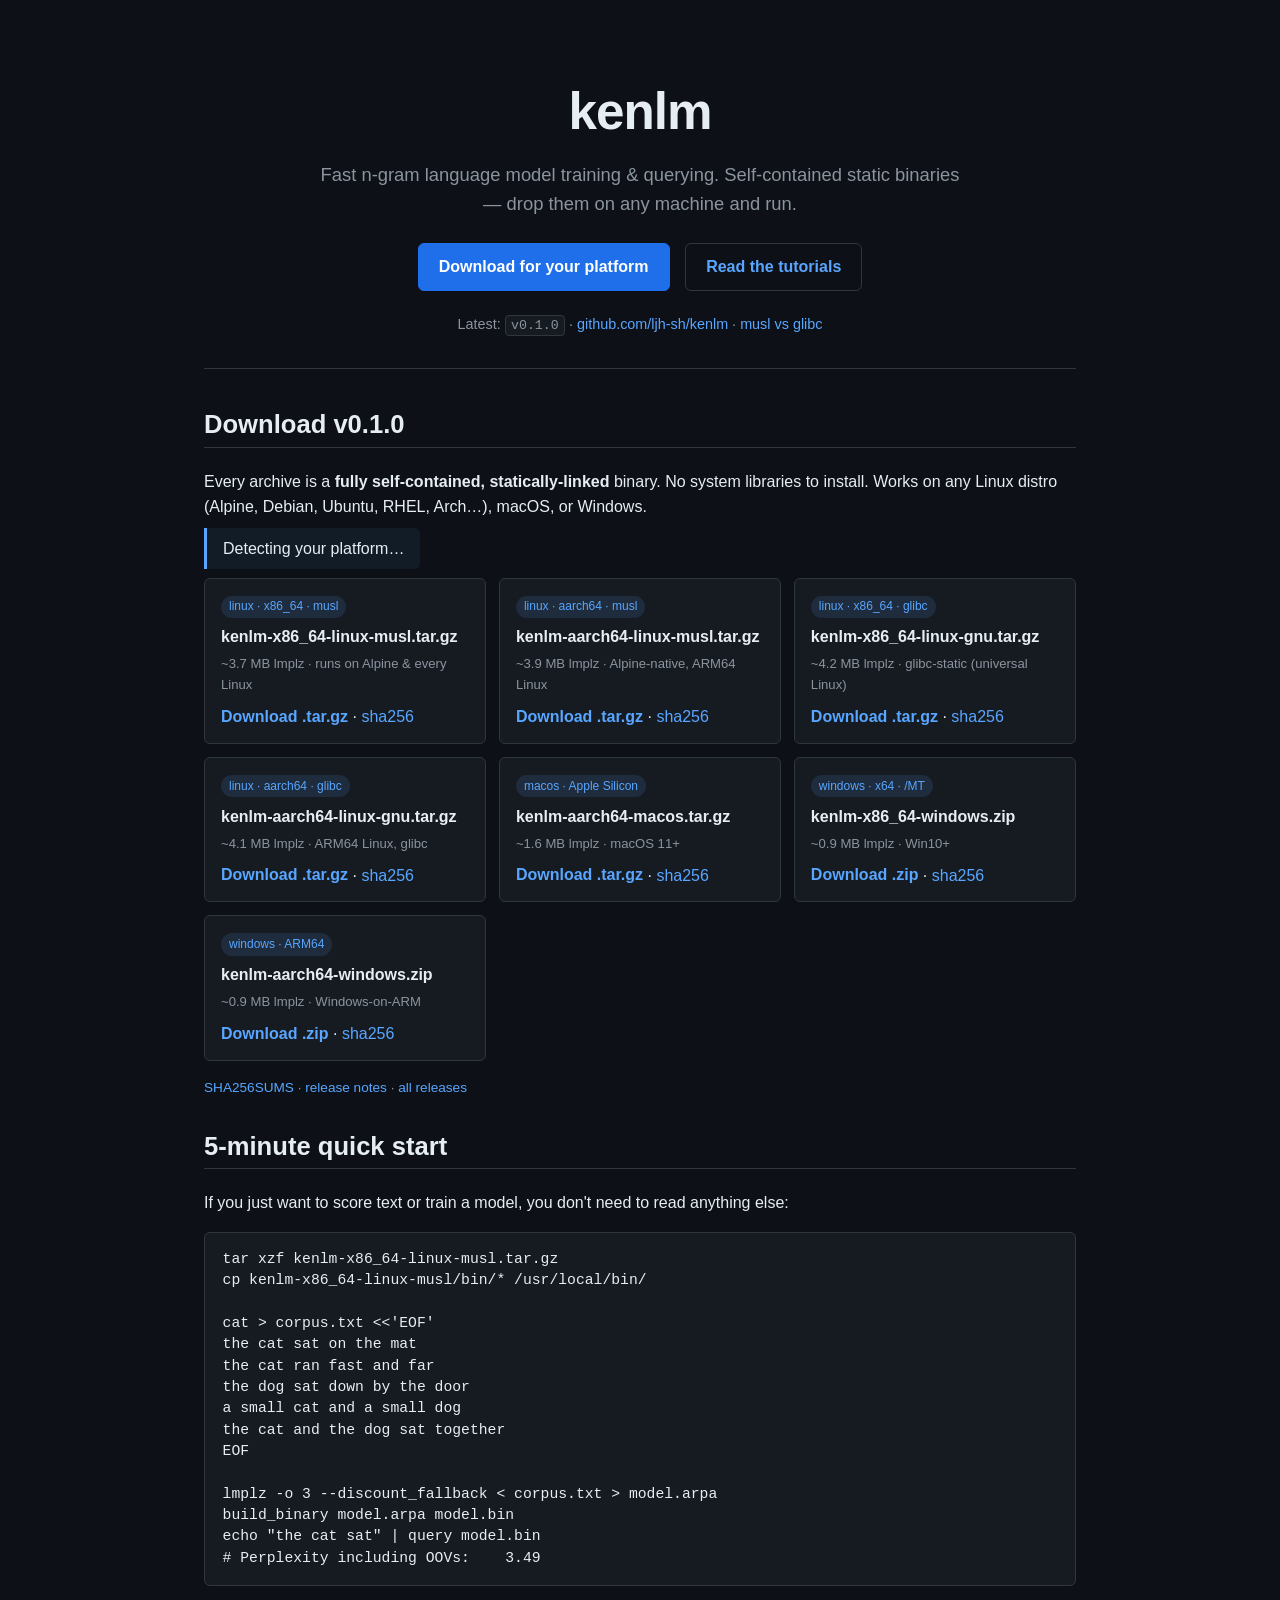
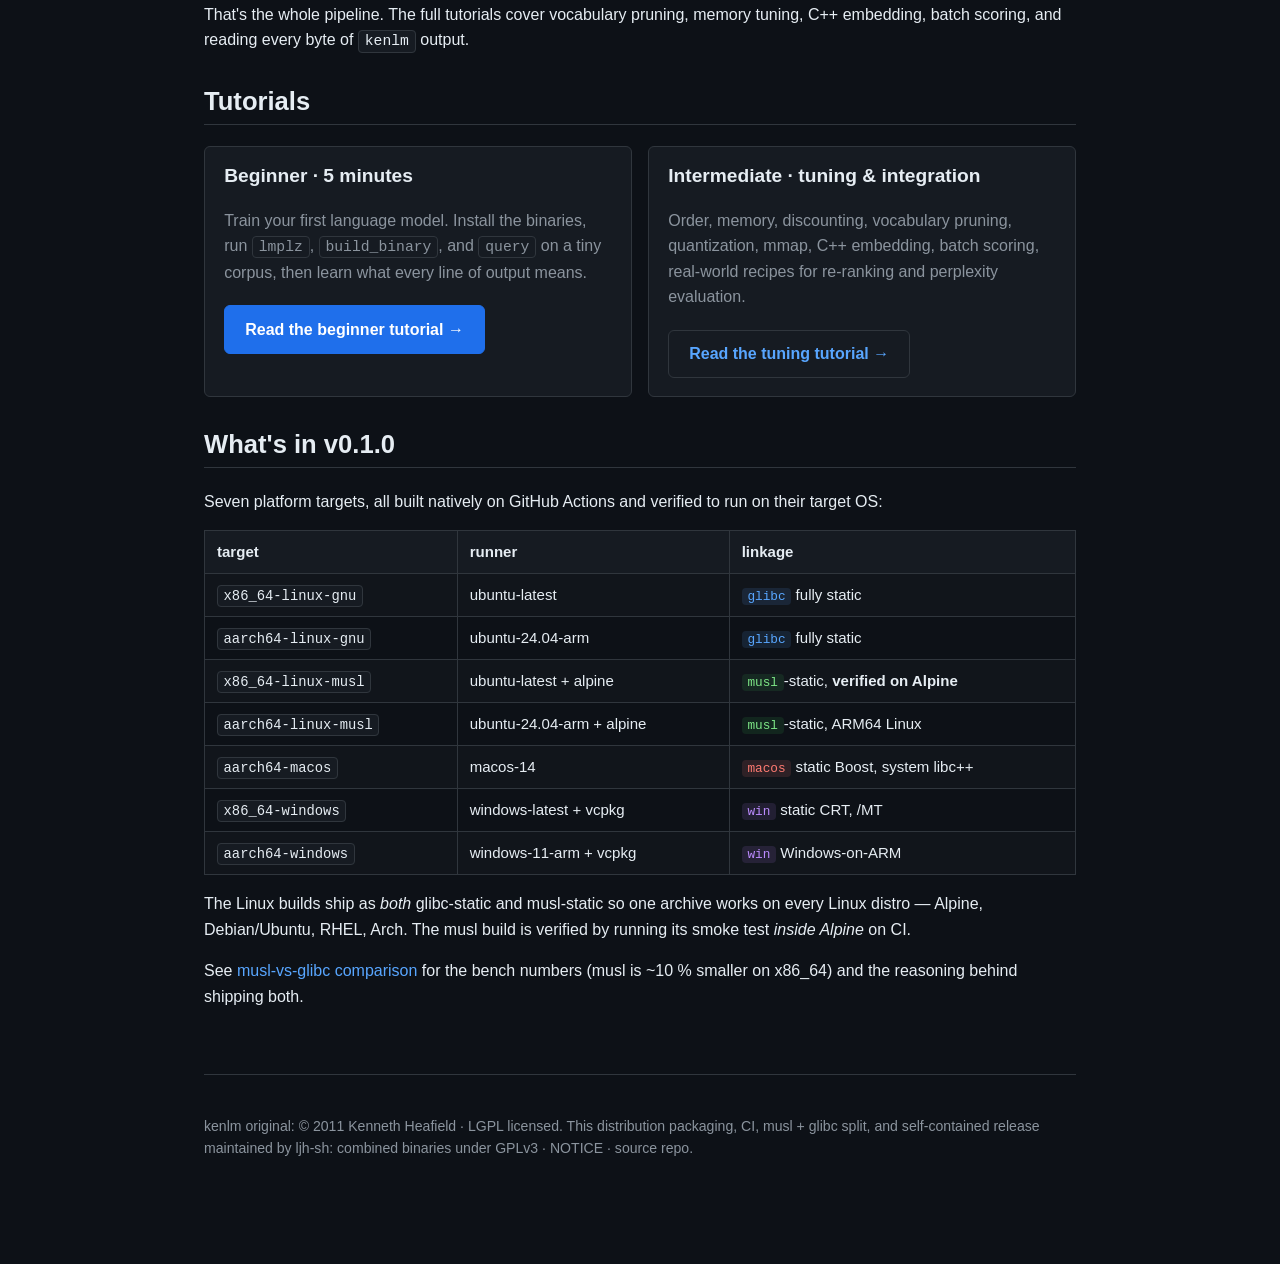
==== docs/index.html @ bca2d30f "docs(site): ljh-sh.github.io/kenlm — landing + 2 tutorials + musl-vs-glibc page - docs/styles.css: s" ====
<!DOCTYPE html>
<html lang="en">
<head>
<meta charset="utf-8">
<meta name="viewport" content="width=device-width,initial-scale=1">
<title>kenlm — self-contained multi-platform n-gram language model tools</title>
<meta name="description" content="kenlm: fast, memory-efficient n-gram language model training and querying. Self-contained static binaries for Linux (musl/glibc), macOS, Windows.">
<link rel="stylesheet" href="styles.css">
</head>
<body>

<main class="wrap">

<a href="#main" class="skip">Skip to content</a>

<section class="hero">
    <h1>kenlm</h1>
    <p class="tagline">Fast n-gram language model training &amp; querying.
    Self-contained static binaries — drop them on any machine and run.</p>
    <p>
        <a class="cta" href="#download" id="cta-main">Download for your platform</a>
        <a class="cta secondary" href="#tutorials">Read the tutorials</a>
    </p>
    <p class="meta">
        Latest: <code>v0.1.0</code> &middot;
        <a href="https://github.com/ljh-sh/kenlm">github.com/ljh-sh/kenlm</a> &middot;
        <a href="musl-vs-glibc.html">musl vs glibc</a>
    </p>
</section>

<section id="download">
    <h2>Download v0.1.0</h2>
    <p>Every archive is a <b>fully self-contained, statically-linked</b> binary.
    No system libraries to install. Works on any Linux distro (Alpine,
    Debian, Ubuntu, RHEL, Arch…), macOS, or Windows.</p>
    <p><span id="detect-line" class="callout">Detecting your platform…</span></p>

    <div class="platforms" id="platforms">
        <div class="platform" data-target="x86_64-linux-musl">
            <span class="badge">linux · x86_64 · musl</span>
            <div class="name">kenlm-x86_64-linux-musl.tar.gz</div>
            <div class="hint">~3.7 MB lmplz · runs on Alpine &amp; every Linux</div>
            <a class="download" href="https://github.com/ljh-sh/kenlm/releases/download/v0.1.0/kenlm-x86_64-linux-musl.tar.gz">Download .tar.gz</a> &middot;
            <a href="https://github.com/ljh-sh/kenlm/releases/download/v0.1.0/kenlm-x86_64-linux-musl.tar.gz.sha256">sha256</a>
        </div>
        <div class="platform" data-target="aarch64-linux-musl">
            <span class="badge">linux · aarch64 · musl</span>
            <div class="name">kenlm-aarch64-linux-musl.tar.gz</div>
            <div class="hint">~3.9 MB lmplz · Alpine-native, ARM64 Linux</div>
            <a class="download" href="https://github.com/ljh-sh/kenlm/releases/download/v0.1.0/kenlm-aarch64-linux-musl.tar.gz">Download .tar.gz</a> &middot;
            <a href="https://github.com/ljh-sh/kenlm/releases/download/v0.1.0/kenlm-aarch64-linux-musl.tar.gz.sha256">sha256</a>
        </div>
        <div class="platform" data-target="x86_64-linux-gnu">
            <span class="badge">linux · x86_64 · glibc</span>
            <div class="name">kenlm-x86_64-linux-gnu.tar.gz</div>
            <div class="hint">~4.2 MB lmplz · glibc-static (universal Linux)</div>
            <a class="download" href="https://github.com/ljh-sh/kenlm/releases/download/v0.1.0/kenlm-x86_64-linux-gnu.tar.gz">Download .tar.gz</a> &middot;
            <a href="https://github.com/ljh-sh/kenlm/releases/download/v0.1.0/kenlm-x86_64-linux-gnu.tar.gz.sha256">sha256</a>
        </div>
        <div class="platform" data-target="aarch64-linux-gnu">
            <span class="badge">linux · aarch64 · glibc</span>
            <div class="name">kenlm-aarch64-linux-gnu.tar.gz</div>
            <div class="hint">~4.1 MB lmplz · ARM64 Linux, glibc</div>
            <a class="download" href="https://github.com/ljh-sh/kenlm/releases/download/v0.1.0/kenlm-aarch64-linux-gnu.tar.gz">Download .tar.gz</a> &middot;
            <a href="https://github.com/ljh-sh/kenlm/releases/download/v0.1.0/kenlm-aarch64-linux-gnu.tar.gz.sha256">sha256</a>
        </div>
        <div class="platform" data-target="aarch64-macos">
            <span class="badge">macos · Apple Silicon</span>
            <div class="name">kenlm-aarch64-macos.tar.gz</div>
            <div class="hint">~1.6 MB lmplz · macOS 11+</div>
            <a class="download" href="https://github.com/ljh-sh/kenlm/releases/download/v0.1.0/kenlm-aarch64-macos.tar.gz">Download .tar.gz</a> &middot;
            <a href="https://github.com/ljh-sh/kenlm/releases/download/v0.1.0/kenlm-aarch64-macos.tar.gz.sha256">sha256</a>
        </div>
        <div class="platform" data-target="x86_64-windows">
            <span class="badge">windows · x64 · /MT</span>
            <div class="name">kenlm-x86_64-windows.zip</div>
            <div class="hint">~0.9 MB lmplz · Win10+</div>
            <a class="download" href="https://github.com/ljh-sh/kenlm/releases/download/v0.1.0/kenlm-x86_64-windows.zip">Download .zip</a> &middot;
            <a href="https://github.com/ljh-sh/kenlm/releases/download/v0.1.0/kenlm-x86_64-windows.zip.sha256">sha256</a>
        </div>
        <div class="platform" data-target="aarch64-windows">
            <span class="badge">windows · ARM64</span>
            <div class="name">kenlm-aarch64-windows.zip</div>
            <div class="hint">~0.9 MB lmplz · Windows-on-ARM</div>
            <a class="download" href="https://github.com/ljh-sh/kenlm/releases/download/v0.1.0/kenlm-aarch64-windows.zip">Download .zip</a> &middot;
            <a href="https://github.com/ljh-sh/kenlm/releases/download/v0.1.0/kenlm-aarch64-windows.zip.sha256">sha256</a>
        </div>
    </div>
    <p style="font-size: 0.85em; color: var(--fg-muted)">
        <a href="https://github.com/ljh-sh/kenlm/releases/download/v0.1.0/SHA256SUMS">SHA256SUMS</a> &middot;
        <a href="https://github.com/ljh-sh/kenlm/releases/tag/v0.1.0">release notes</a> &middot;
        <a href="https://github.com/ljh-sh/kenlm">all releases</a>
    </p>
</section>

<section id="quick">
    <h2>5-minute quick start</h2>
    <p>If you just want to score text or train a model, you don't need
    to read anything else:</p>
<pre><code>tar xzf kenlm-x86_64-linux-musl.tar.gz
cp kenlm-x86_64-linux-musl/bin/* /usr/local/bin/

cat &gt; corpus.txt &lt;&lt;'EOF'
the cat sat on the mat
the cat ran fast and far
the dog sat down by the door
a small cat and a small dog
the cat and the dog sat together
EOF

lmplz -o 3 --discount_fallback &lt; corpus.txt &gt; model.arpa
build_binary model.arpa model.bin
echo "the cat sat" | query model.bin
# Perplexity including OOVs:	3.49</code></pre>
    <p>That's the whole pipeline. The full tutorials cover vocabulary
    pruning, memory tuning, C++ embedding, batch scoring, and reading
    every byte of <code>kenlm</code> output.</p>
</section>

<section id="tutorials">
    <h2>Tutorials</h2>
    <div class="cards">

        <div class="card">
            <h3>Beginner · 5 minutes</h3>
            <p>Train your first language model. Install the binaries, run
            <code>lmplz</code>, <code>build_binary</code>, and <code>query</code>
            on a tiny corpus, then learn what every line of output means.</p>
            <a class="cta" href="tutorial.html">Read the beginner tutorial →</a>
        </div>

        <div class="card">
            <h3>Intermediate · tuning &amp; integration</h3>
            <p>Order, memory, discounting, vocabulary pruning, quantization,
            mmap, C++ embedding, batch scoring, real-world recipes for
            re-ranking and perplexity evaluation.</p>
            <a class="cta secondary" href="tuning-and-using.html">Read the tuning tutorial →</a>
        </div>

    </div>
</section>

<section id="releases">
    <h2>What's in v0.1.0</h2>
    <p>Seven platform targets, all built natively on GitHub Actions
    and verified to run on their target OS:</p>
    <table>
        <tr><th>target</th><th>runner</th><th>linkage</th></tr>
        <tr><td><code>x86_64-linux-gnu</code></td><td>ubuntu-latest</td><td><span class="b b-gnu">glibc</span> fully static</td></tr>
        <tr><td><code>aarch64-linux-gnu</code></td><td>ubuntu-24.04-arm</td><td><span class="b b-gnu">glibc</span> fully static</td></tr>
        <tr><td><code>x86_64-linux-musl</code></td><td>ubuntu-latest + alpine</td><td><span class="b b-musl">musl</span>-static, <b>verified on Alpine</b></td></tr>
        <tr><td><code>aarch64-linux-musl</code></td><td>ubuntu-24.04-arm + alpine</td><td><span class="b b-musl">musl</span>-static, ARM64 Linux</td></tr>
        <tr><td><code>aarch64-macos</code></td><td>macos-14</td><td><span class="b b-macos">macos</span> static Boost, system libc++</td></tr>
        <tr><td><code>x86_64-windows</code></td><td>windows-latest + vcpkg</td><td><span class="b b-win">win</span> static CRT, /MT</td></tr>
        <tr><td><code>aarch64-windows</code></td><td>windows-11-arm + vcpkg</td><td><span class="b b-win">win</span> Windows-on-ARM</td></tr>
    </table>
    <p>The Linux builds ship as <i>both</i> glibc-static and musl-static so
    one archive works on every Linux distro — Alpine, Debian/Ubuntu, RHEL,
    Arch. The musl build is verified by running its smoke test <i>inside
    Alpine</i> on CI.</p>
    <p>See <a href="musl-vs-glibc.html">musl-vs-glibc comparison</a> for the
    bench numbers (musl is ~10&nbsp;% smaller on x86_64) and the reasoning
    behind shipping both.</p>
</section>

<footer>
<p>
    kenlm original: © 2011 Kenneth Heafield &middot;
    LGPL licensed.
    This distribution packaging, CI, musl + glibc split, and self-contained
    release maintained by <a href="https://github.com/ljh-sh">ljh-sh</a>:
    combined binaries under
    <a href="https://www.gnu.org/licenses/gpl-3.0.html">GPLv3</a> &middot;
    <a href="https://github.com/ljh-sh/kenlm/blob/main/NOTICE.md">NOTICE</a> &middot;
    <a href="https://github.com/ljh-sh/kenlm">source repo</a>.
</p>
</footer>

</main>

<script src="platform.js"></script>
</body>
</html>
---- docs/styles.css ----
/* kenlm site — clean dark theme, monospace-friendly, responsive */
:root {
    --bg: #0d1117;
    --bg-elevated: #161b22;
    --border: #30363d;
    --fg: #e6edf3;
    --fg-muted: #8b949e;
    --accent: #58a6ff;
    --accent-strong: #1f6feb;
    --maxw: 920px;
    --radius: 6px;
    --mono: ui-monospace, SFMono-Regular, "SF Mono", Menlo, Consolas, "Liberation Mono", monospace;
    --sans: -apple-system, BlinkMacSystemFont, "Segoe UI", Helvetica, Arial, sans-serif;
}

* { box-sizing: border-box; }

html { scroll-behavior: smooth; }

body {
    margin: 0;
    background: var(--bg);
    color: var(--fg);
    font-family: var(--sans);
    line-height: 1.6;
    font-size: 16px;
}

.wrap {
    max-width: var(--maxw);
    margin: 0 auto;
    padding: 2rem 1.5rem 4rem;
}

a {
    color: var(--accent);
    text-decoration: none;
}
a:hover { text-decoration: underline; }

/* ─── typography ─── */
h1, h2, h3, h4 { line-height: 1.25; margin-top: 2rem; }
h1 { font-size: 2.4rem; margin-top: 0; border-bottom: 1px solid var(--border); padding-bottom: .5rem; }
h2 { font-size: 1.6rem; border-bottom: 1px solid var(--border); padding-bottom: .35rem; }
h3 { font-size: 1.2rem; }
.kicker { color: var(--fg-muted); margin: -0.5rem 0 1rem; }

p, ul, ol, table { margin: 1rem 0; }
ul, ol { padding-left: 1.5rem; }
li { margin: .3rem 0; }

/* ─── code ─── */
code, pre { font-family: var(--mono); font-size: 0.92em; }
code {
    background: var(--bg-elevated);
    padding: 0.15em 0.4em;
    border-radius: 4px;
    border: 1px solid var(--border);
}
pre {
    background: var(--bg-elevated);
    padding: 1rem 1.1rem;
    border-radius: var(--radius);
    overflow-x: auto;
    border: 1px solid var(--border);
    line-height: 1.45;
}
pre code {
    background: transparent;
    padding: 0;
    border: 0;
    font-size: 1em;
}

/* ─── tables ─── */
table {
    width: 100%;
    border-collapse: collapse;
    margin: 1rem 0;
    font-size: 0.94em;
}
th, td {
    border: 1px solid var(--border);
    padding: .55rem .75rem;
    text-align: left;
    vertical-align: top;
}
th { background: var(--bg-elevated); font-weight: 600; }
tbody tr:nth-child(even) { background: rgba(255,255,255,.015); }

/* ─── header / nav ─── */
header.page {
    padding: 1.25rem 0 0.5rem;
    border-bottom: 1px solid var(--border);
}
.crumbs {
    font-size: 0.9em;
    color: var(--fg-muted);
    margin-bottom: 0.5rem;
}
.crumbs a { color: var(--fg-muted); }
.toc {
    background: var(--bg-elevated);
    border: 1px solid var(--border);
    border-radius: var(--radius);
    padding: 0.5rem 1.25rem;
    margin: 1rem 0 2rem;
    font-size: 0.95em;
}
.toc h2 { font-size: 1rem; margin: 0.5rem 0 0.25rem; border: 0; padding: 0; }
.toc ol { margin: 0; padding-left: 1.25rem; columns: 2; }
.toc li { break-inside: avoid; }

/* ─── landing-page hero ─── */
.hero {
    text-align: center;
    padding: 3rem 1rem 2rem;
    border-bottom: 1px solid var(--border);
    margin-bottom: 2.5rem;
}
.hero h1 {
    font-size: 3.2rem;
    border: 0;
    padding: 0;
    margin: 0;
    letter-spacing: -0.02em;
}
.hero .tagline {
    color: var(--fg-muted);
    font-size: 1.15rem;
    max-width: 640px;
    margin: 1rem auto 1.5rem;
}
.hero .meta {
    font-size: 0.9rem;
    color: var(--fg-muted);
    margin-bottom: 0;
}
.hero .meta code {
    background: var(--bg-elevated);
    border: 1px solid var(--border);
}

.cta {
    display: inline-block;
    padding: 0.65rem 1.25rem;
    border-radius: var(--radius);
    background: var(--accent-strong);
    color: white !important;
    font-weight: 600;
    border: 1px solid var(--accent-strong);
    margin: 0 .35rem .35rem;
}
.cta:hover { background: #1858bf; text-decoration: none; }
.cta.secondary {
    background: transparent;
    color: var(--accent) !important;
    border-color: var(--border);
}

/* ─── download grid ─── */
.platforms {
    display: grid;
    gap: .8rem;
    grid-template-columns: repeat(auto-fit, minmax(220px, 1fr));
    margin: 1rem 0 0.5rem;
}
.platform {
    padding: .85rem 1rem;
    border: 1px solid var(--border);
    border-radius: var(--radius);
    background: var(--bg-elevated);
    transition: border-color .15s, transform .15s;
}
.platform:hover { border-color: var(--accent); }
.platform.highlight {
    border-color: var(--accent);
    box-shadow: 0 0 0 1px var(--accent);
}
.platform .badge {
    display: inline-block;
    font-size: 0.75rem;
    color: var(--accent);
    background: rgba(88,166,255,0.12);
    padding: 0.1rem 0.5rem;
    border-radius: 999px;
    margin-bottom: 0.4rem;
}
.platform .name {
    font-weight: 600;
    margin-bottom: 0.2rem;
}
.platform .hint {
    color: var(--fg-muted);
    font-size: 0.82rem;
}
.platform a.download {
    display: inline-block;
    margin-top: 0.55rem;
    font-weight: 600;
}

/* ─── cards for the "what is kenlm / tutorials" grid ─── */
.cards {
    display: grid;
    gap: 1rem;
    grid-template-columns: repeat(auto-fit, minmax(260px, 1fr));
    margin: 1.25rem 0;
}
.card {
    border: 1px solid var(--border);
    border-radius: var(--radius);
    padding: 1.1rem 1.2rem;
    background: var(--bg-elevated);
}
.card h3 { margin-top: 0; }
.card p { margin: 0.5rem 0 0.75rem; color: var(--fg-muted); }
.card .cta { margin: 0.5rem 0 0; }

/* ─── badges in tables ─── */
.b { font-family: var(--mono); font-size: 0.85em; padding: .1em .45em; border-radius: 4px; }
.b-musl { background: rgba(63,185,80,0.12); color: #7ee787; }
.b-gnu { background: rgba(88,166,255,0.12); color: var(--accent); }
.b-macos { background: rgba(255,123,114,0.12); color: #ff7b72; }
.b-win { background: rgba(187,128,255,0.12); color: #bc8cff; }

/* ─── footer ─── */
footer {
    border-top: 1px solid var(--border);
    margin-top: 4rem;
    padding: 1.5rem 0;
    color: var(--fg-muted);
    font-size: 0.88rem;
}
footer a { color: var(--fg-muted); }
footer a:hover { color: var(--accent); }

/* ─── responsive ─── */
@media (max-width: 600px) {
    .hero h1 { font-size: 2.4rem; }
    .toc ol { columns: 1; }
}

/* ─── callout ─── */
.callout {
    background: rgba(88,166,255,0.07);
    border-left: 3px solid var(--accent);
    padding: .75rem 1rem;
    margin: 1.25rem 0;
    border-radius: 0 var(--radius) var(--radius) 0;
}
.callout p:first-child { margin-top: 0; }
.callout p:last-child { margin-bottom: 0; }

/* skip-to-main for accessibility (a11y) */
.skip {
    position: absolute; left: -9999px;
}
.skip:focus { left: 1rem; top: 1rem; background: var(--accent); color: white; padding: .4rem .6rem; border-radius: 4px; z-index: 100; }
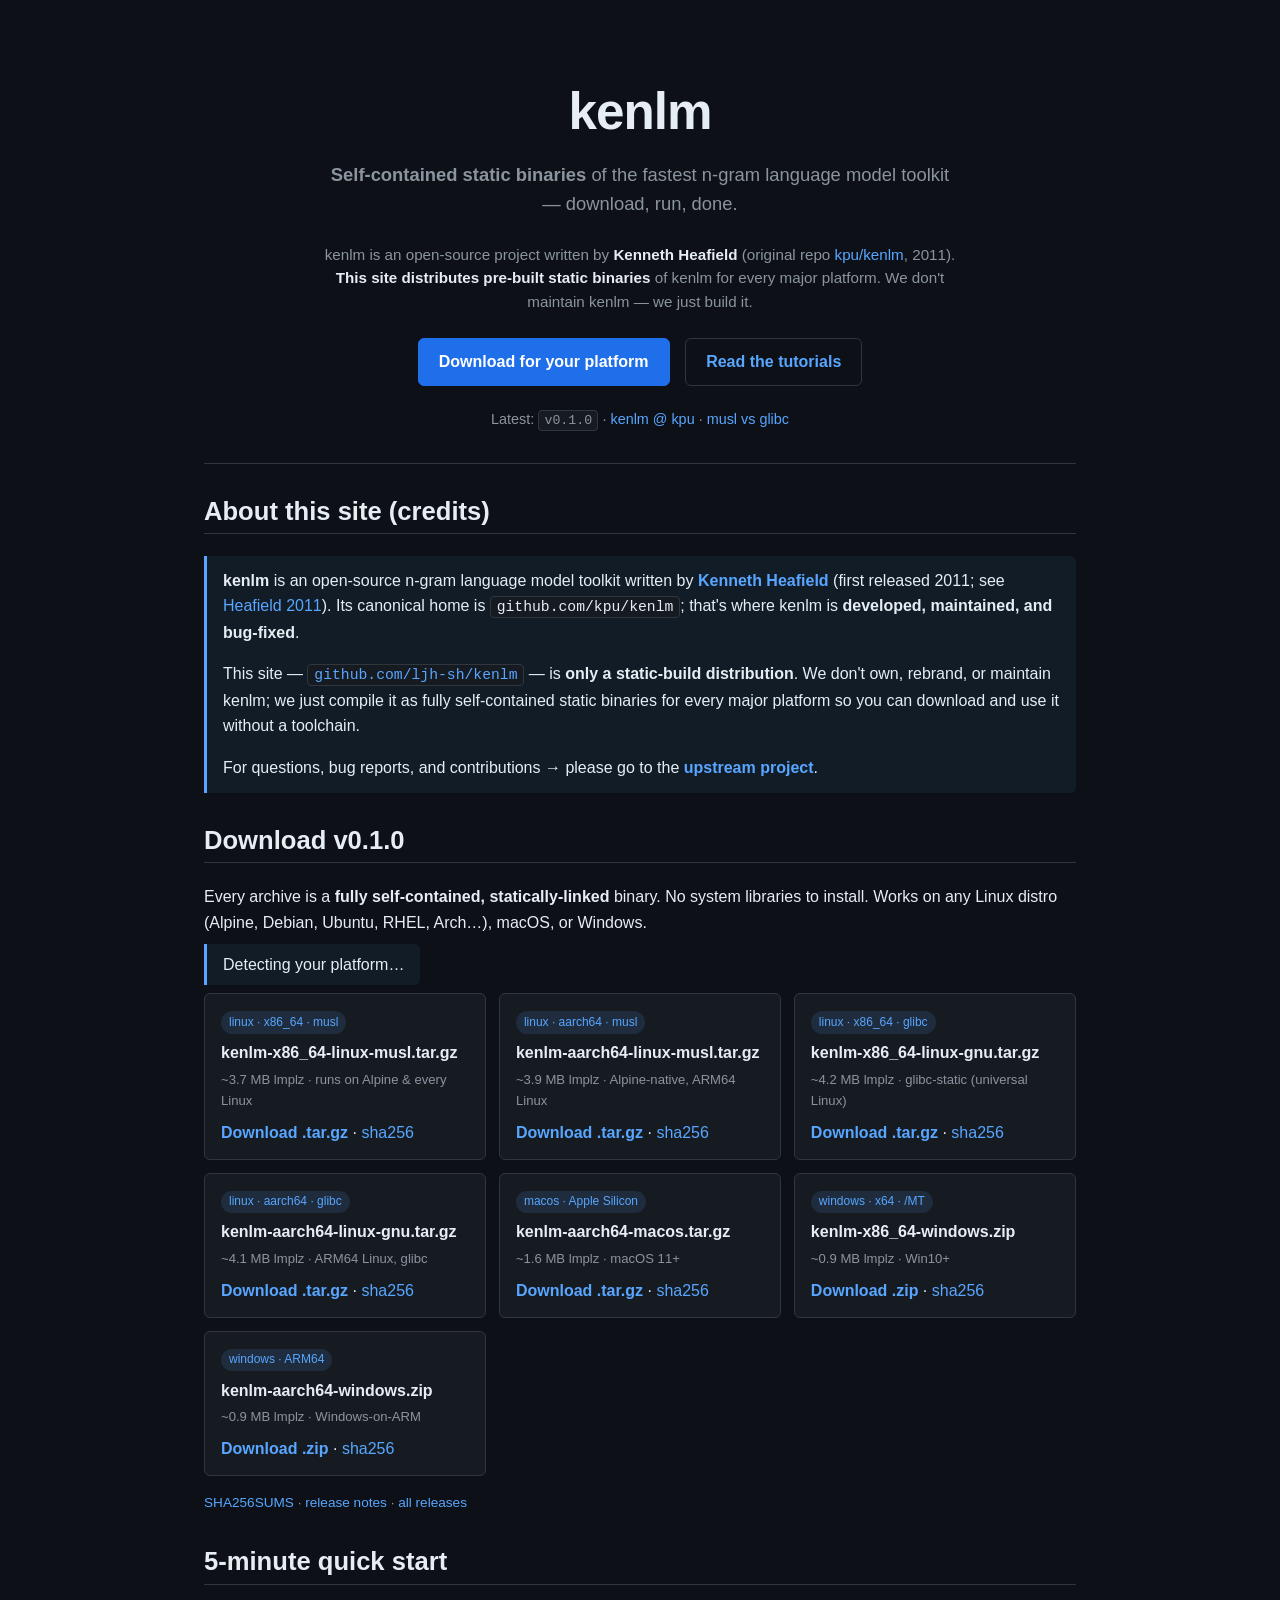
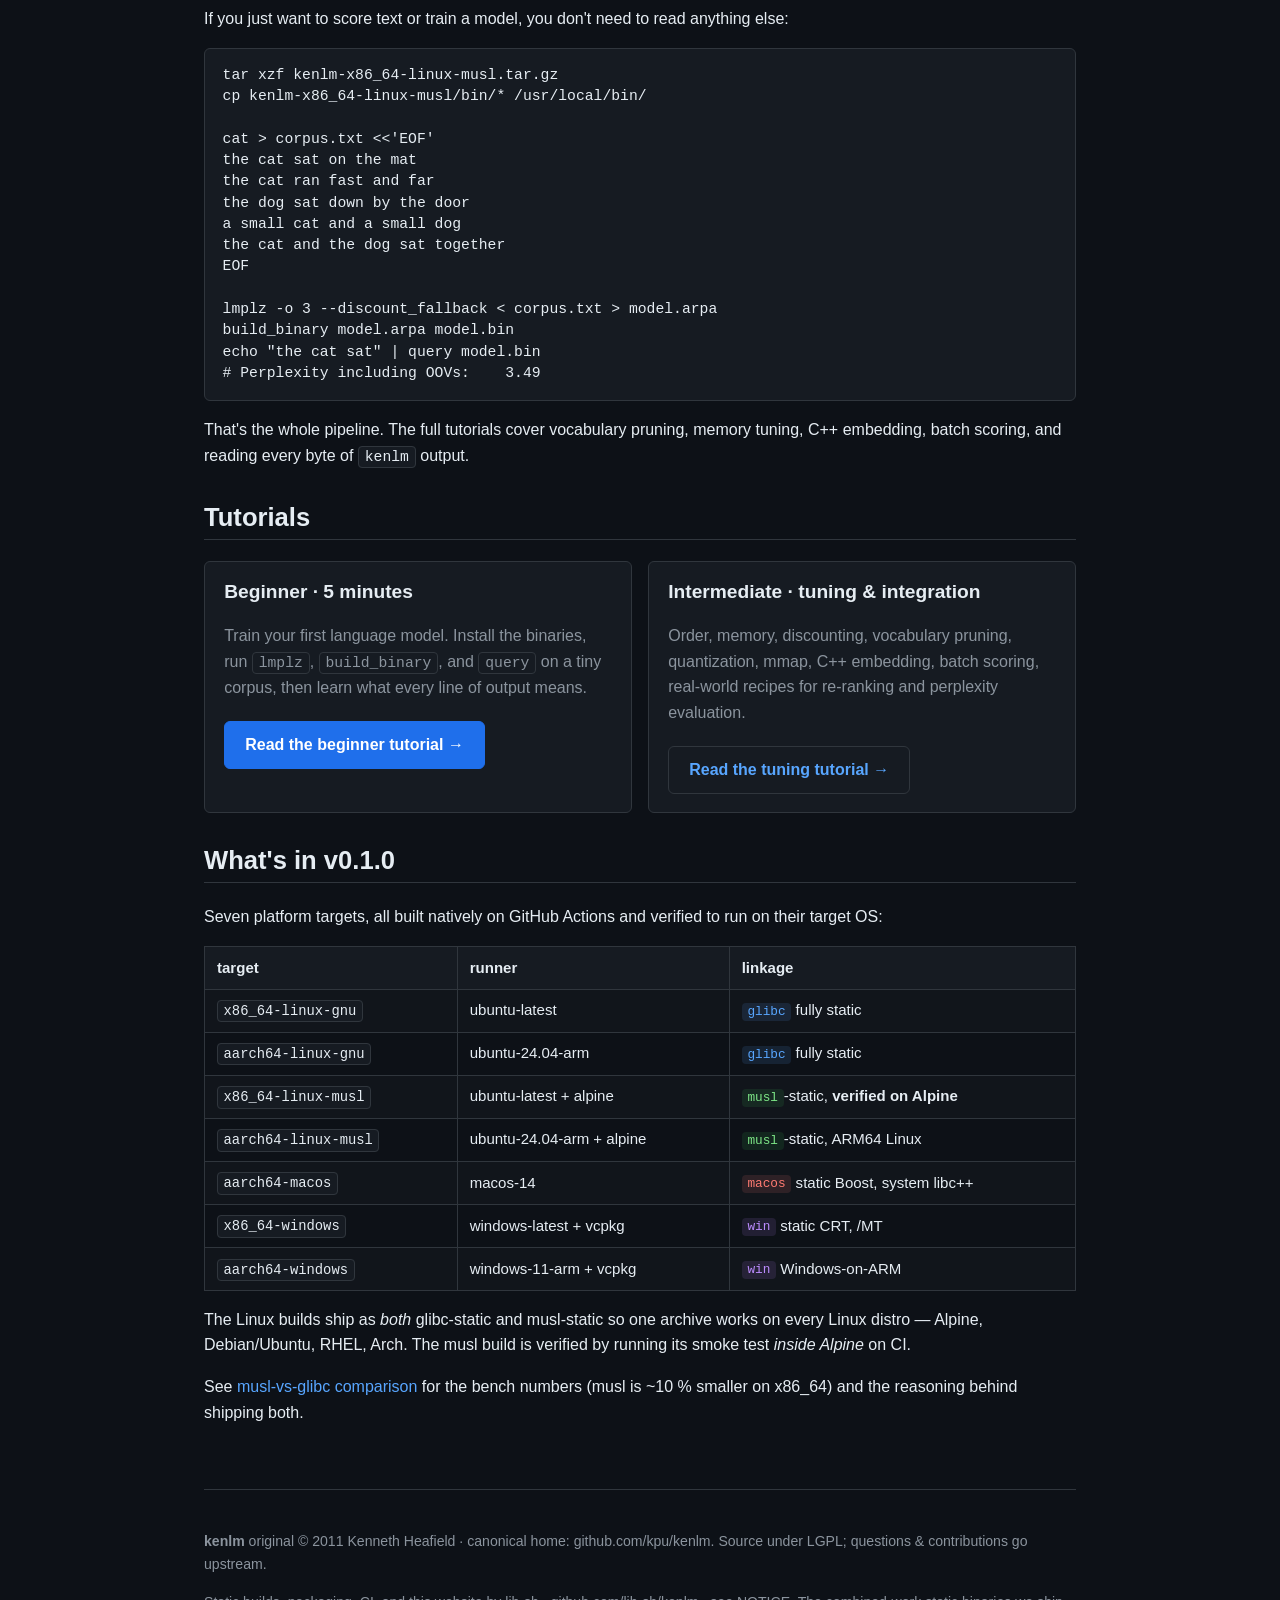
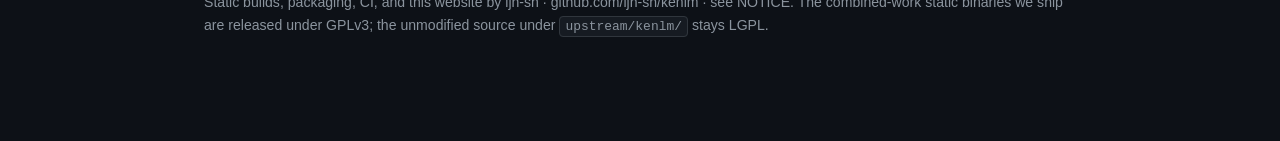
==== commit 1ee95cbe: "docs(site): make kenlm authorship unambiguous (credits Kenneth Heafield) The site's purpose is to di" ====
--- a/docs/index.html
+++ b/docs/index.html
@@ -15,17 +15,45 @@
 
 <section class="hero">
     <h1>kenlm</h1>
-    <p class="tagline">Fast n-gram language model training &amp; querying.
-    Self-contained static binaries — drop them on any machine and run.</p>
+    <p class="tagline"><b>Self-contained static binaries</b> of the fastest
+    n-gram language model toolkit — download, run, done.</p>
+    <p class="byline">
+        kenlm is an open-source project written by
+        <a href="https://github.com/kpu/kenlm"><b>Kenneth Heafield</b></a>
+        (original repo <a href="https://github.com/kpu/kenlm">kpu/kenlm</a>, 2011).
+        <b>This site distributes pre-built static binaries</b> of kenlm for
+        every major platform. We don't maintain kenlm &mdash; we just build it.
+    </p>
     <p>
         <a class="cta" href="#download" id="cta-main">Download for your platform</a>
         <a class="cta secondary" href="#tutorials">Read the tutorials</a>
     </p>
     <p class="meta">
         Latest: <code>v0.1.0</code> &middot;
-        <a href="https://github.com/ljh-sh/kenlm">github.com/ljh-sh/kenlm</a> &middot;
+        <a href="https://github.com/kpu/kenlm">kenlm @ kpu</a> &middot;
         <a href="musl-vs-glibc.html">musl vs glibc</a>
     </p>
+</section>
+
+<section id="about">
+    <h2>About this site (credits)</h2>
+    <div class="callout">
+        <p><b>kenlm</b> is an open-source n-gram language model toolkit written
+        by <a href="https://github.com/kpu/kenlm"><b>Kenneth Heafield</b></a>
+        (first released 2011; see
+        <a href="https://www.heafield.com/papers/heafield-thesis-compression.pdf">Heafield 2011</a>).
+        Its canonical home is <code>github.com/kpu/kenlm</code>; that's where
+        kenlm is <b>developed, maintained, and bug-fixed</b>.</p>
+        <p>This site &mdash;
+        <a href="https://github.com/ljh-sh/kenlm"><code>github.com/ljh-sh/kenlm</code></a>
+        &mdash; is <b>only a static-build distribution</b>. We don't own,
+        rebrand, or maintain kenlm; we just compile it as fully
+        self-contained static binaries for every major platform so you
+        can download and use it without a toolchain.</p>
+        <p>For questions, bug reports, and contributions &rarr;
+        please go to the
+        <a href="https://github.com/kpu/kenlm"><b>upstream project</b></a>.</p>
+    </div>
 </section>
 
 <section id="download">
@@ -165,14 +193,18 @@
 
 <footer>
 <p>
-    kenlm original: © 2011 Kenneth Heafield &middot;
-    LGPL licensed.
-    This distribution packaging, CI, musl + glibc split, and self-contained
-    release maintained by <a href="https://github.com/ljh-sh">ljh-sh</a>:
-    combined binaries under
-    <a href="https://www.gnu.org/licenses/gpl-3.0.html">GPLv3</a> &middot;
-    <a href="https://github.com/ljh-sh/kenlm/blob/main/NOTICE.md">NOTICE</a> &middot;
-    <a href="https://github.com/ljh-sh/kenlm">source repo</a>.
+    <b>kenlm</b> original &copy; 2011 <a href="https://github.com/kpu/kenlm">Kenneth Heafield</a>
+    &middot; canonical home: <a href="https://github.com/kpu/kenlm">github.com/kpu/kenlm</a>.
+    Source under LGPL; questions &amp; contributions go upstream.
+</p>
+<p>
+    Static builds, packaging, CI, and this website by
+    <a href="https://github.com/ljh-sh">ljh-sh</a>
+    &middot; <a href="https://github.com/ljh-sh/kenlm">github.com/ljh-sh/kenlm</a>
+    &middot; see <a href="https://github.com/ljh-sh/kenlm/blob/main/NOTICE.md">NOTICE</a>.
+    The combined-work static binaries we ship are released under
+    <a href="https://www.gnu.org/licenses/gpl-3.0.html">GPLv3</a>;
+    the unmodified source under <code>upstream/kenlm/</code> stays LGPL.
 </p>
 </footer>
 
--- a/docs/styles.css
+++ b/docs/styles.css
@@ -116,8 +116,16 @@
     text-align: center;
     padding: 3rem 1rem 2rem;
     border-bottom: 1px solid var(--border);
-    margin-bottom: 2.5rem;
-}
+    margin-bottom: 2rem;
+}
+.hero .byline {
+    color: var(--fg-muted);
+    font-size: 0.95rem;
+    max-width: 640px;
+    margin: 0.5rem auto 1.5rem;
+    line-height: 1.55;
+}
+.hero .byline b { color: var(--fg); }
 .hero h1 {
     font-size: 3.2rem;
     border: 0;
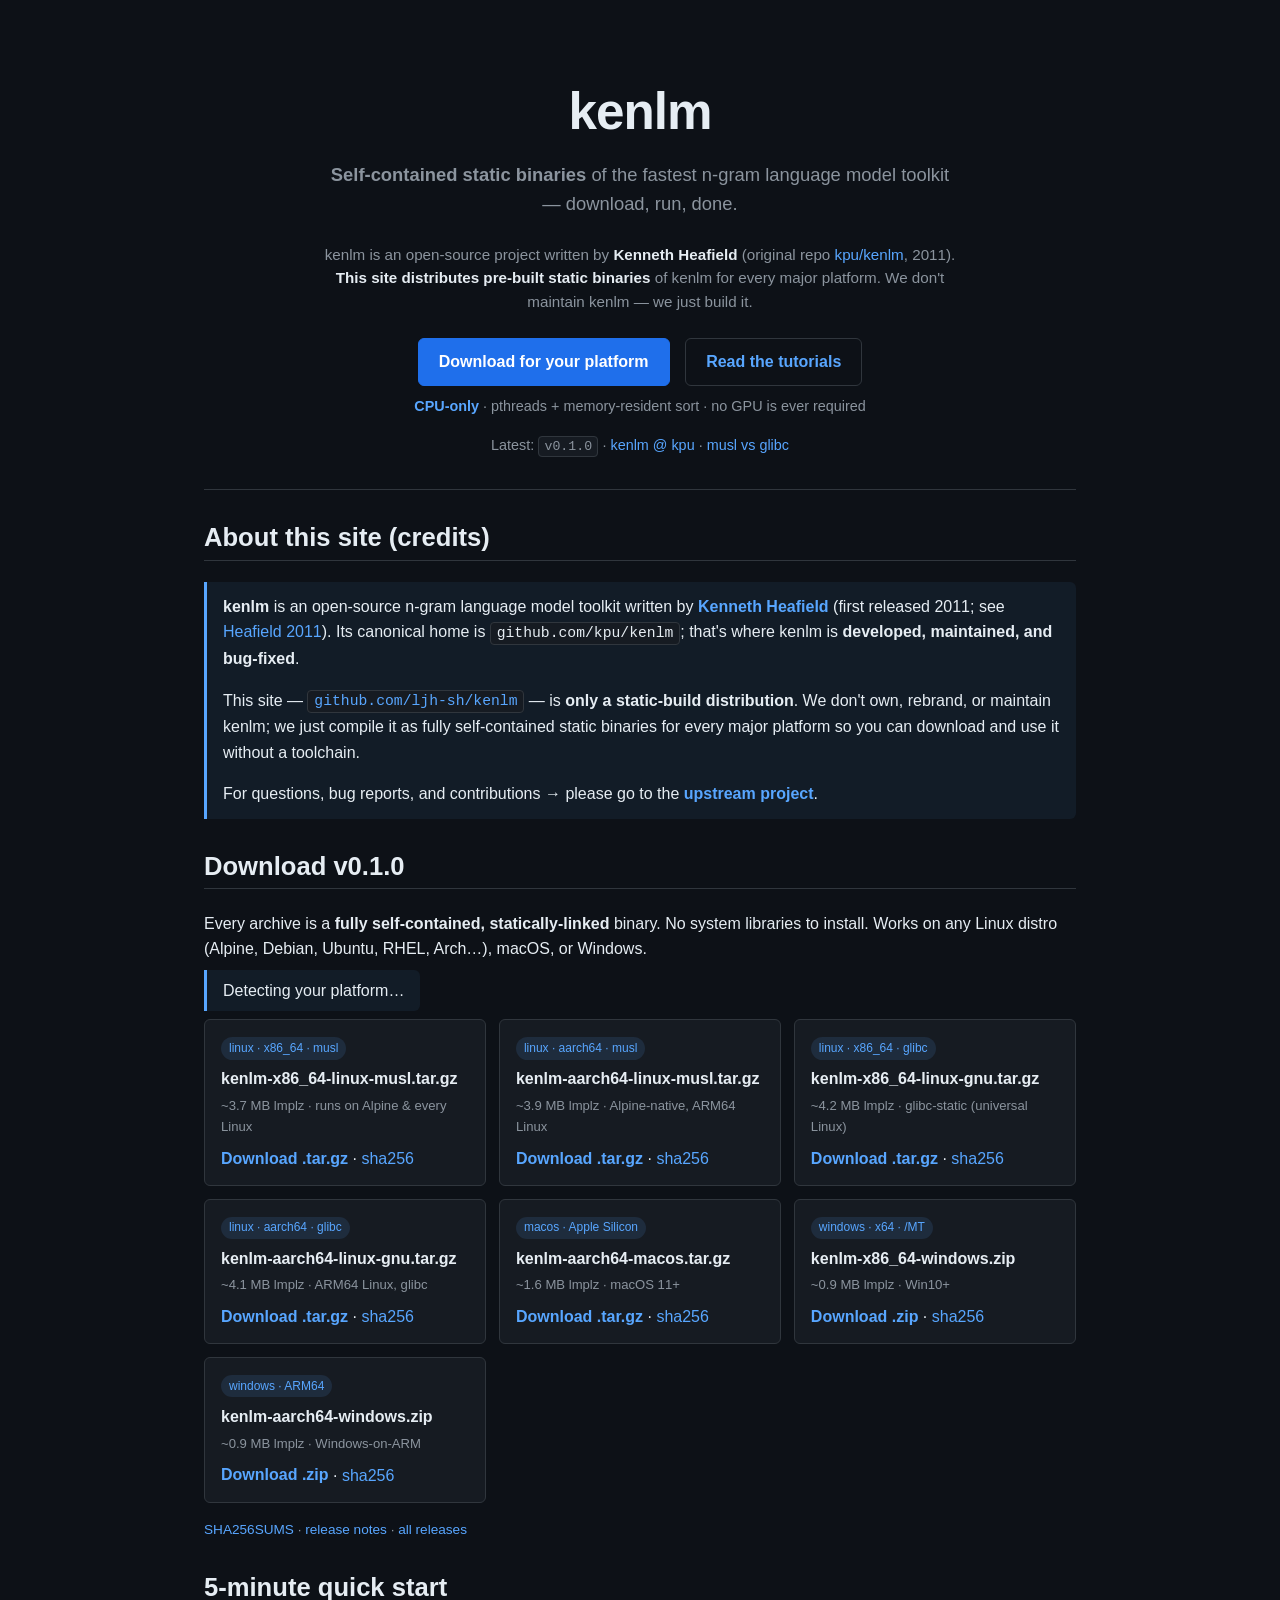
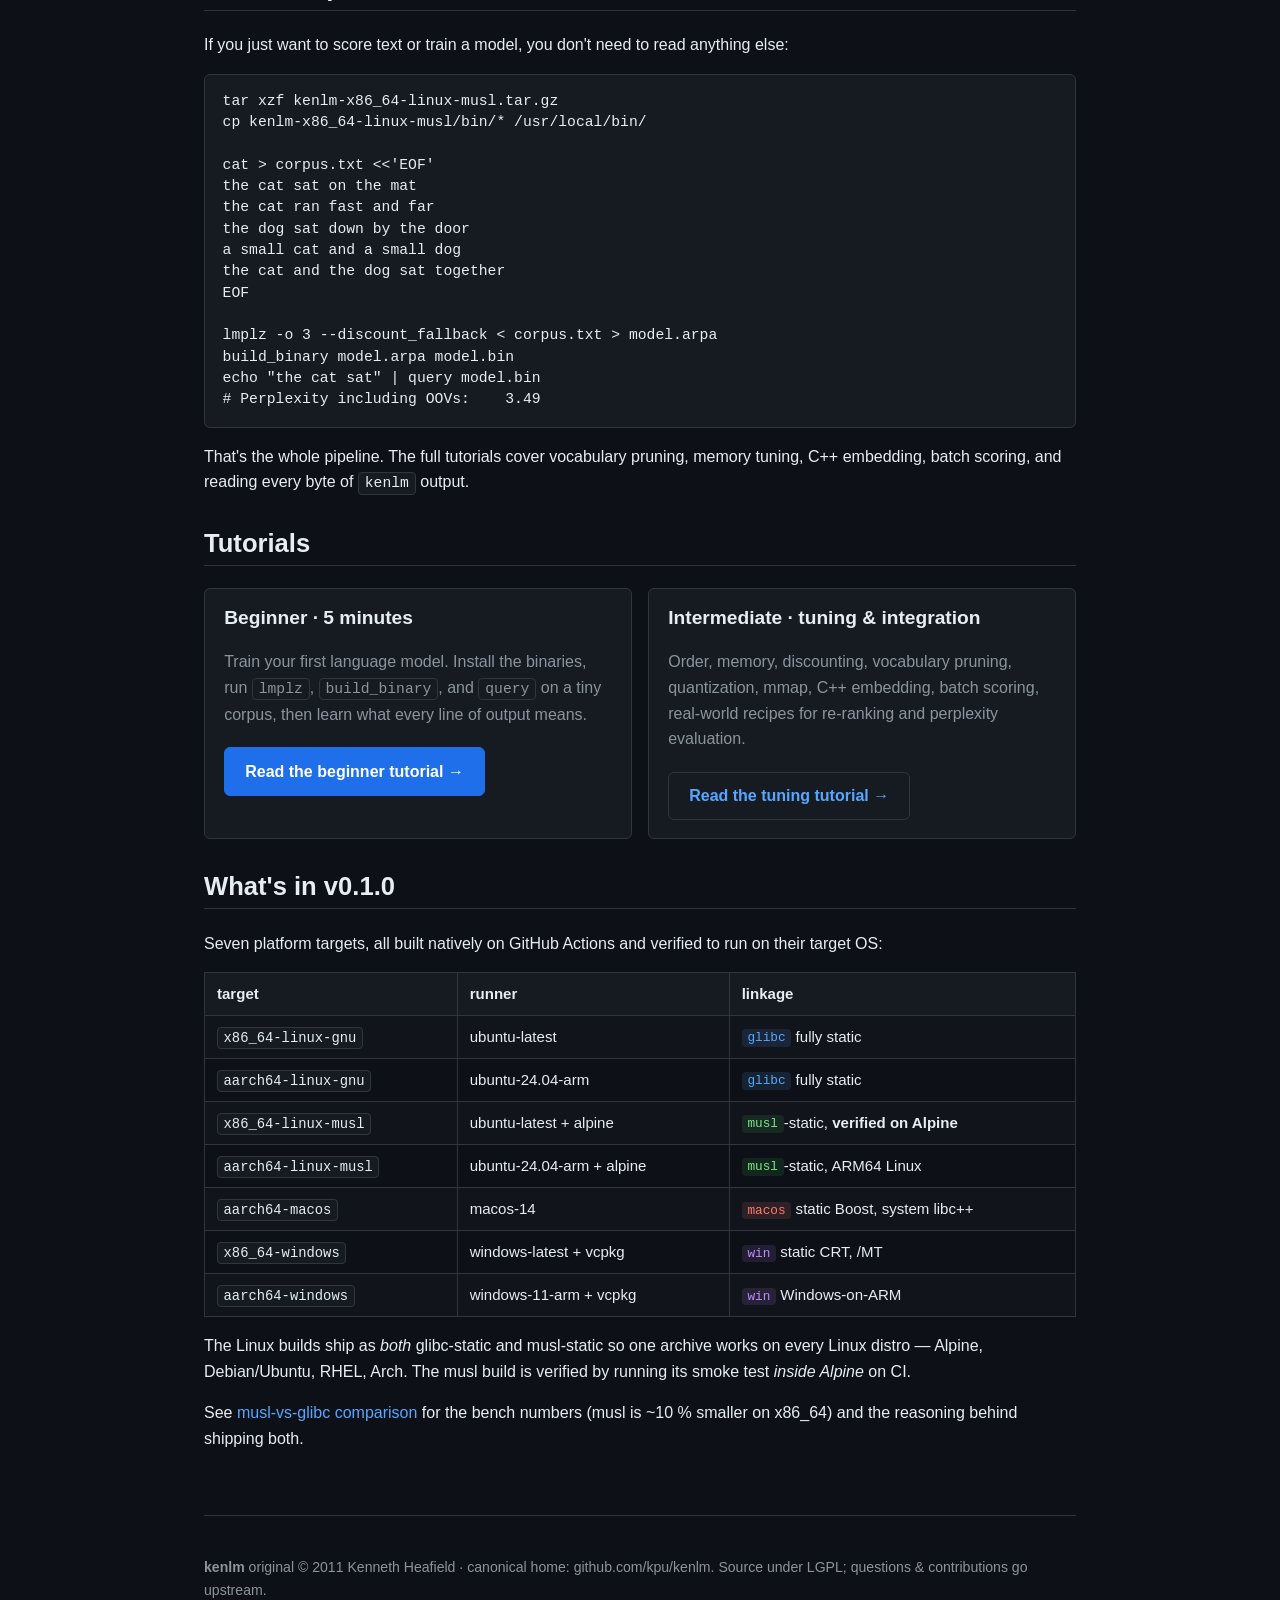
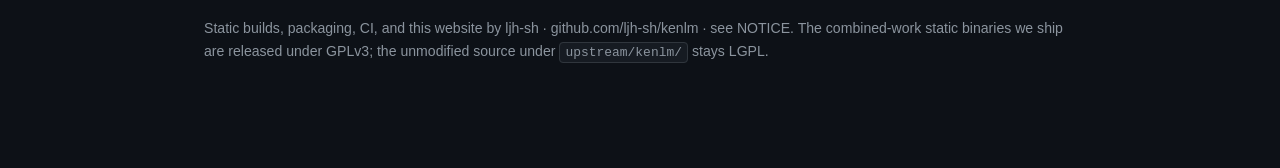
==== commit 3d21271d: "docs(site): CPU-only chip on landing page (between CTA and meta)" ====
--- a/docs/index.html
+++ b/docs/index.html
@@ -28,6 +28,8 @@
         <a class="cta" href="#download" id="cta-main">Download for your platform</a>
         <a class="cta secondary" href="#tutorials">Read the tutorials</a>
     </p>
+    <p class="cpu-note"><b>CPU-only</b> &middot; pthreads + memory-resident sort &middot;
+    no GPU is ever required</p>
     <p class="meta">
         Latest: <code>v0.1.0</code> &middot;
         <a href="https://github.com/kpu/kenlm">kenlm @ kpu</a> &middot;
--- a/docs/styles.css
+++ b/docs/styles.css
@@ -126,6 +126,12 @@
     line-height: 1.55;
 }
 .hero .byline b { color: var(--fg); }
+.hero .cpu-note {
+    color: var(--fg-muted);
+    font-size: 0.9rem;
+    margin: -0.8rem auto 1rem;
+}
+.hero .cpu-note b { color: var(--accent); }
 .hero h1 {
     font-size: 3.2rem;
     border: 0;
